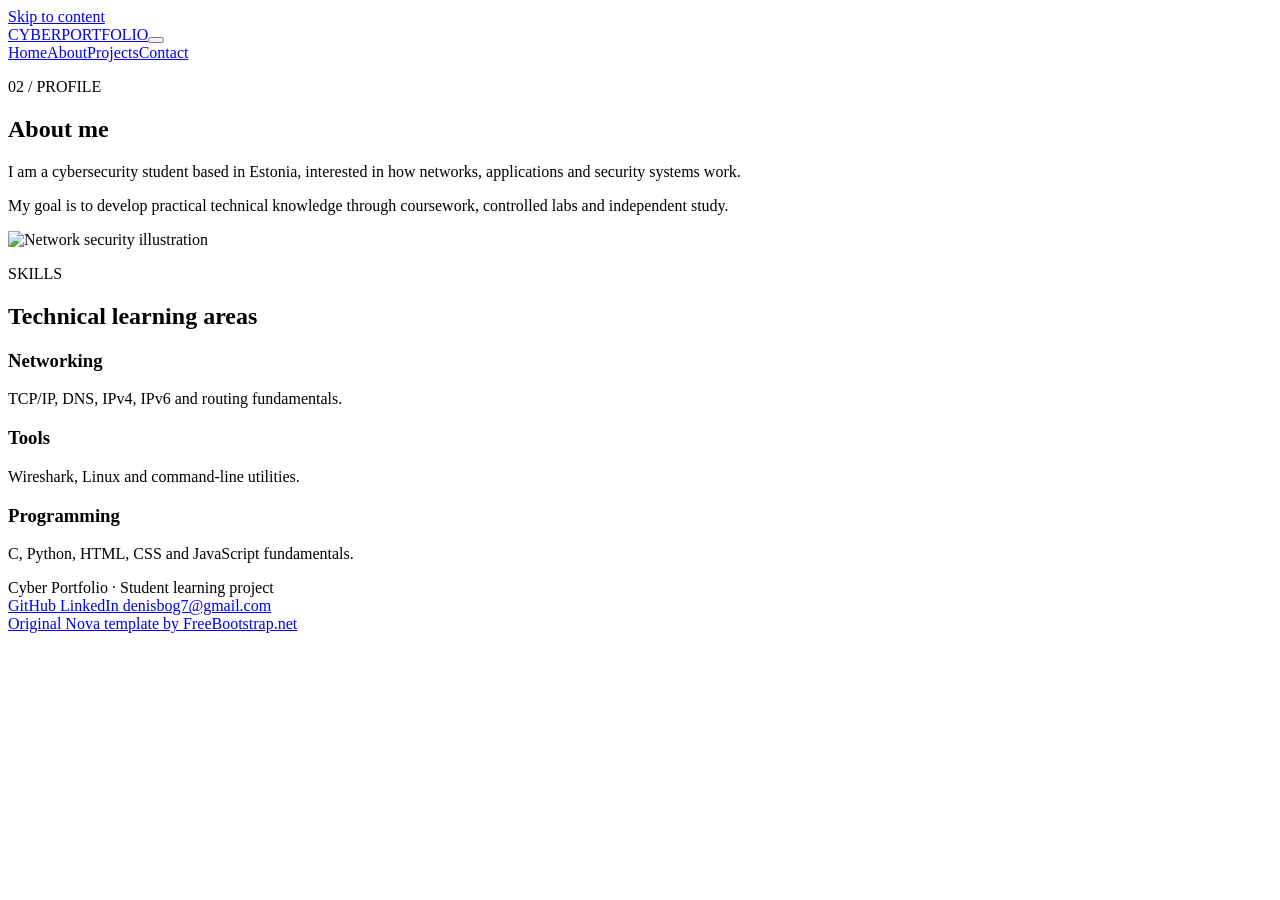
==== about.html @ 3d19a058 "Add files via upload" ====
<!doctype html><!-- Adapted from Nova by FreeBootstrap.net; https://freebootstrap.net/license --><html lang="en"><head><meta charset="utf-8"><meta name="viewport" content="width=device-width,initial-scale=1"><title>About | Cyber Portfolio</title><link rel="stylesheet" href="assets/vendors/bootstrap/bootstrap.min.css"><link rel="stylesheet" href="assets/vendors/bootstrap-icons/font/bootstrap-icons.min.css"><link rel="stylesheet" href="assets/css/style.css"><link rel="stylesheet" href="assets/css/portfolio.css"><script defer src="assets/vendors/bootstrap/bootstrap.bundle.min.js"></script><script defer src="scripts/site.js"></script></head><body><a class="skip" href="#main">Skip to content</a><div class="site-wrap"><header class="navbar navbar-expand-md sticky-top"><div class="container"><a class="navbar-brand" href="index.html"><i class="bi bi-shield-lock"></i> CYBER<span>PORTFOLIO</span></a><button class="navbar-toggler" type="button" data-bs-toggle="collapse" data-bs-target="#nav" aria-controls="nav" aria-expanded="false" aria-label="Toggle navigation"><i class="bi bi-list"></i></button><nav class="collapse navbar-collapse" id="nav"><div class="navbar-nav ms-auto"><a class="nav-link "  href="index.html">Home</a><a class="nav-link active" aria-current=page href="about.html">About</a><a class="nav-link "  href="projects.html">Projects</a><a class="nav-link "  href="contact.html">Contact</a></div><div class="social-nav"><a href="https://github.com/nullbyte0111" aria-label="GitHub" title="GitHub" target="_blank" rel="noopener noreferrer"><i class="bi bi-github" aria-hidden="true"></i></a><a href="https://www.linkedin.com/in/denisbogdan7/" aria-label="LinkedIn" title="LinkedIn" target="_blank" rel="noopener noreferrer"><i class="bi bi-linkedin" aria-hidden="true"></i></a><a href="mailto:denisbog7@gmail.com" aria-label="Email" title="Email"><i class="bi bi-envelope" aria-hidden="true"></i></a></div></nav></div></header><main id="main"><section class="section"><div class="container"><p class="eyebrow">02 / PROFILE</p><h2>About me</h2><div class="row g-4 align-items-center"><div class="col-lg-7"><p class="lead">I am a cybersecurity student based in Estonia, interested in how networks, applications and security systems work.</p><p>My goal is to develop practical technical knowledge through coursework, controlled labs and independent study.</p></div><div class="col-lg-5"><img class="img-fluid rounded-4" src="assets/images/network.svg" alt="Network security illustration"></div></div></div></section><section class="section"><div class="container"><p class="eyebrow">SKILLS</p><h2>Technical learning areas</h2><div class="row g-3"><div class="col-md-4" data-reveal><article class="panel h-100"><i class="bi bi-router fs-2 accent"></i><h3>Networking</h3><p>TCP/IP, DNS, IPv4, IPv6 and routing fundamentals.</p></article></div><div class="col-md-4" data-reveal><article class="panel h-100"><i class="bi bi-terminal fs-2 accent"></i><h3>Tools</h3><p>Wireshark, Linux and command-line utilities.</p></article></div><div class="col-md-4" data-reveal><article class="panel h-100"><i class="bi bi-file-code fs-2 accent"></i><h3>Programming</h3><p>C, Python, HTML, CSS and JavaScript fundamentals.</p></article></div></div></div></section></main><footer><div class="container d-flex flex-wrap justify-content-between gap-3"><span>Cyber Portfolio · Student learning project</span><div class="social-footer"><a href="https://github.com/nullbyte0111" aria-label="GitHub" title="GitHub" target="_blank" rel="noopener noreferrer"><i class="bi bi-github" aria-hidden="true"></i> GitHub</a><a href="https://www.linkedin.com/in/denisbogdan7/" aria-label="LinkedIn" title="LinkedIn" target="_blank" rel="noopener noreferrer"><i class="bi bi-linkedin" aria-hidden="true"></i> LinkedIn</a><a href="mailto:denisbog7@gmail.com" aria-label="Email" title="Email"><i class="bi bi-envelope" aria-hidden="true"></i> denisbog7@gmail.com</a></div><a href="https://freebootstrap.net/">Original Nova template by FreeBootstrap.net</a></div></footer><button id="top" aria-label="Back to top" hidden>↑</button></div></body></html>
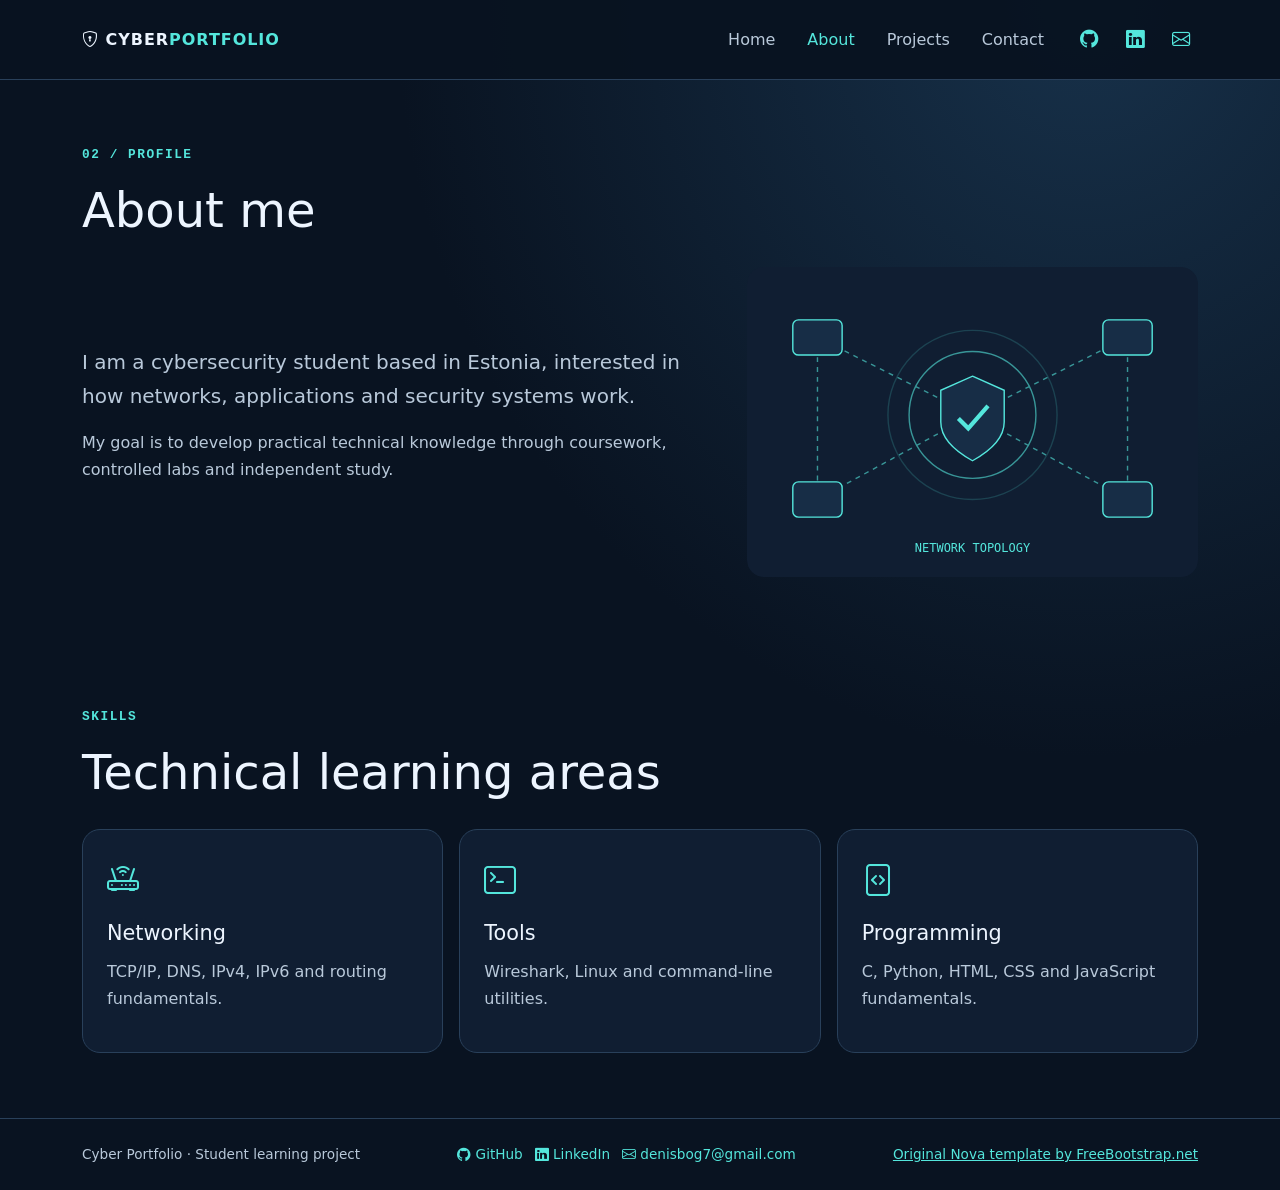
==== commit eab1d992: "Add files via upload" ====
--- a/about.html
+++ b/about.html
@@ -1 +1 @@
-<!doctype html><!-- Adapted from Nova by FreeBootstrap.net; https://freebootstrap.net/license --><html lang="en"><head><meta charset="utf-8"><meta name="viewport" content="width=device-width,initial-scale=1"><title>About | Cyber Portfolio</title><link rel="stylesheet" href="assets/vendors/bootstrap/bootstrap.min.css"><link rel="stylesheet" href="assets/vendors/bootstrap-icons/font/bootstrap-icons.min.css"><link rel="stylesheet" href="assets/css/style.css"><link rel="stylesheet" href="assets/css/portfolio.css"><script defer src="assets/vendors/bootstrap/bootstrap.bundle.min.js"></script><script defer src="scripts/site.js"></script></head><body><a class="skip" href="#main">Skip to content</a><div class="site-wrap"><header class="navbar navbar-expand-md sticky-top"><div class="container"><a class="navbar-brand" href="index.html"><i class="bi bi-shield-lock"></i> CYBER<span>PORTFOLIO</span></a><button class="navbar-toggler" type="button" data-bs-toggle="collapse" data-bs-target="#nav" aria-controls="nav" aria-expanded="false" aria-label="Toggle navigation"><i class="bi bi-list"></i></button><nav class="collapse navbar-collapse" id="nav"><div class="navbar-nav ms-auto"><a class="nav-link "  href="index.html">Home</a><a class="nav-link active" aria-current=page href="about.html">About</a><a class="nav-link "  href="projects.html">Projects</a><a class="nav-link "  href="contact.html">Contact</a></div><div class="social-nav"><a href="https://github.com/nullbyte0111" aria-label="GitHub" title="GitHub" target="_blank" rel="noopener noreferrer"><i class="bi bi-github" aria-hidden="true"></i></a><a href="https://www.linkedin.com/in/denisbogdan7/" aria-label="LinkedIn" title="LinkedIn" target="_blank" rel="noopener noreferrer"><i class="bi bi-linkedin" aria-hidden="true"></i></a><a href="mailto:denisbog7@gmail.com" aria-label="Email" title="Email"><i class="bi bi-envelope" aria-hidden="true"></i></a></div></nav></div></header><main id="main"><section class="section"><div class="container"><p class="eyebrow">02 / PROFILE</p><h2>About me</h2><div class="row g-4 align-items-center"><div class="col-lg-7"><p class="lead">I am a cybersecurity student based in Estonia, interested in how networks, applications and security systems work.</p><p>My goal is to develop practical technical knowledge through coursework, controlled labs and independent study.</p></div><div class="col-lg-5"><img class="img-fluid rounded-4" src="assets/images/network.svg" alt="Network security illustration"></div></div></div></section><section class="section"><div class="container"><p class="eyebrow">SKILLS</p><h2>Technical learning areas</h2><div class="row g-3"><div class="col-md-4" data-reveal><article class="panel h-100"><i class="bi bi-router fs-2 accent"></i><h3>Networking</h3><p>TCP/IP, DNS, IPv4, IPv6 and routing fundamentals.</p></article></div><div class="col-md-4" data-reveal><article class="panel h-100"><i class="bi bi-terminal fs-2 accent"></i><h3>Tools</h3><p>Wireshark, Linux and command-line utilities.</p></article></div><div class="col-md-4" data-reveal><article class="panel h-100"><i class="bi bi-file-code fs-2 accent"></i><h3>Programming</h3><p>C, Python, HTML, CSS and JavaScript fundamentals.</p></article></div></div></div></section></main><footer><div class="container d-flex flex-wrap justify-content-between gap-3"><span>Cyber Portfolio · Student learning project</span><div class="social-footer"><a href="https://github.com/nullbyte0111" aria-label="GitHub" title="GitHub" target="_blank" rel="noopener noreferrer"><i class="bi bi-github" aria-hidden="true"></i> GitHub</a><a href="https://www.linkedin.com/in/denisbogdan7/" aria-label="LinkedIn" title="LinkedIn" target="_blank" rel="noopener noreferrer"><i class="bi bi-linkedin" aria-hidden="true"></i> LinkedIn</a><a href="mailto:denisbog7@gmail.com" aria-label="Email" title="Email"><i class="bi bi-envelope" aria-hidden="true"></i> denisbog7@gmail.com</a></div><a href="https://freebootstrap.net/">Original Nova template by FreeBootstrap.net</a></div></footer><button id="top" aria-label="Back to top" hidden>↑</button></div></body></html>+<!doctype html><!-- Adapted from Nova by FreeBootstrap.net; https://freebootstrap.net/license --><html lang="en"><head><meta charset="utf-8"><meta name="viewport" content="width=device-width,initial-scale=1"><title>About | Cyber Portfolio</title><link rel="stylesheet" href="assets/vendors/bootstrap/bootstrap.min.css"><link rel="stylesheet" href="assets/vendors/bootstrap-icons/font/bootstrap-icons.min.css"><link rel="stylesheet" href="assets/css/style.css"><link rel="stylesheet" href="assets/css/portfolio.css"><script defer src="assets/vendors/bootstrap/bootstrap.bundle.min.js"></script><script defer src="scripts/site.js"></script><link rel="icon" type="image/svg+xml" href="data:image/svg+xml,%3Csvg%20xmlns%3D%22http%3A%2F%2Fwww.w3.org%2F2000%2Fsvg%22%20viewBox%3D%220%200%2064%2064%22%3E%3Crect%20width%3D%2264%22%20height%3D%2264%22%20rx%3D%2212%22%20fill%3D%22%230b1729%22%2F%3E%3Cpath%20d%3D%22M32%208%2051%2016v15c0%2012-8%2020-19%2025C21%2051%2013%2043%2013%2031V16Z%22%20fill%3D%22none%22%20stroke%3D%22%2338e8f5%22%20stroke-width%3D%224%22%2F%3E%3Crect%20x%3D%2223%22%20y%3D%2229%22%20width%3D%2218%22%20height%3D%2215%22%20rx%3D%223%22%20fill%3D%22%2338e8f5%22%2F%3E%3Cpath%20d%3D%22M26%2029v-6a6%206%200%200%201%2012%200v6%22%20fill%3D%22none%22%20stroke%3D%22%2338e8f5%22%20stroke-width%3D%223%22%2F%3E%3C%2Fsvg%3E"></head><body><a class="skip" href="#main">Skip to content</a><div class="site-wrap"><header class="navbar navbar-expand-md sticky-top"><div class="container"><a class="navbar-brand" href="index.html"><i class="bi bi-shield-lock"></i> CYBER<span>PORTFOLIO</span></a><button class="navbar-toggler" type="button" data-bs-toggle="collapse" data-bs-target="#nav" aria-controls="nav" aria-expanded="false" aria-label="Toggle navigation"><i class="bi bi-list"></i></button><nav class="collapse navbar-collapse" id="nav"><div class="navbar-nav ms-auto"><a class="nav-link "  href="index.html">Home</a><a class="nav-link active" aria-current=page href="about.html">About</a><a class="nav-link "  href="projects.html">Projects</a><a class="nav-link "  href="contact.html">Contact</a></div><div class="social-nav"><a href="https://github.com/nullbyte0111" aria-label="GitHub" title="GitHub" target="_blank" rel="noopener noreferrer"><i class="bi bi-github" aria-hidden="true"></i></a><a href="https://www.linkedin.com/in/denisbogdan7/" aria-label="LinkedIn" title="LinkedIn" target="_blank" rel="noopener noreferrer"><i class="bi bi-linkedin" aria-hidden="true"></i></a><a href="mailto:denisbog7@gmail.com" aria-label="Email" title="Email"><i class="bi bi-envelope" aria-hidden="true"></i></a></div></nav></div></header><main id="main"><section class="section"><div class="container"><p class="eyebrow">02 / PROFILE</p><h2>About me</h2><div class="row g-4 align-items-center"><div class="col-lg-7"><p class="lead">I am a cybersecurity student based in Estonia, interested in how networks, applications and security systems work.</p><p>My goal is to develop practical technical knowledge through coursework, controlled labs and independent study.</p></div><div class="col-lg-5"><img class="img-fluid rounded-4" src="assets/images/network.svg" alt="Network security illustration"></div></div></div></section><section class="section"><div class="container"><p class="eyebrow">SKILLS</p><h2>Technical learning areas</h2><div class="row g-3"><div class="col-md-4" data-reveal><article class="panel h-100"><i class="bi bi-router fs-2 accent"></i><h3>Networking</h3><p>TCP/IP, DNS, IPv4, IPv6 and routing fundamentals.</p></article></div><div class="col-md-4" data-reveal><article class="panel h-100"><i class="bi bi-terminal fs-2 accent"></i><h3>Tools</h3><p>Wireshark, Linux and command-line utilities.</p></article></div><div class="col-md-4" data-reveal><article class="panel h-100"><i class="bi bi-file-code fs-2 accent"></i><h3>Programming</h3><p>C, Python, HTML, CSS and JavaScript fundamentals.</p></article></div></div></div></section></main><footer><div class="container d-flex flex-wrap justify-content-between gap-3"><span>Cyber Portfolio · Student learning project</span><div class="social-footer"><a href="https://github.com/nullbyte0111" aria-label="GitHub" title="GitHub" target="_blank" rel="noopener noreferrer"><i class="bi bi-github" aria-hidden="true"></i> GitHub</a><a href="https://www.linkedin.com/in/denisbogdan7/" aria-label="LinkedIn" title="LinkedIn" target="_blank" rel="noopener noreferrer"><i class="bi bi-linkedin" aria-hidden="true"></i> LinkedIn</a><a href="mailto:denisbog7@gmail.com" aria-label="Email" title="Email"><i class="bi bi-envelope" aria-hidden="true"></i> denisbog7@gmail.com</a></div><a href="https://freebootstrap.net/">Original Nova template by FreeBootstrap.net</a></div></footer><button id="top" aria-label="Back to top" hidden>↑</button></div></body></html>
--- a/assets/css/style.css
+++ b/assets/css/style.css
@@ -0,0 +1,1243 @@
+/*
+Template name: Nova
+Template author: FreeBootstrap.net
+Author website: https://freebootstrap.net/
+License: https://freebootstrap.net/license
+Buy Pro
+*/
+:root,
+[data-bs-theme=light] {
+  --bs-body-bg: #ffffff;
+  --bs-body-color: #494B5B;
+  --bs-primary: #215C5C;
+  --bs-primary-rgb: 33, 92, 92;
+  --bs-primary-hover: #144B4B;
+  --bs-primary-hover-rgb: 20, 75, 75;
+  --bs-secondary: #CCE8C9;
+  --bs-secondary-rgb: 204, 232, 201;
+  --bs-heading-color: #16181B;
+  --inverse-color: #494B5B;
+  --inverse-color-rgb: 73, 75, 91;
+  --bs-link-color: var(--bs-primary);
+  --nav-bg: #ffffff;
+  --nav-color: #fff;
+  --nav-hover-color: #1f6bff;
+  --dropdown-bg: #ffffff;
+  --dropdown-color: #1f6bff;
+  --dropdown-hover-bg: #f7f7f7;
+  --nav-inverse: #000000;
+  --nav-inverse-alt: #ffffff;
+}
+
+body {
+  font: 1rem/1.7 "Inter", sans-serif;
+  background-color: var(--bs-body-bg);
+  color: var(--bs-body-color);
+  -webkit-font-smoothing: antialiased;
+  -moz-osx-font-smoothing: grayscale;
+}
+
+.site-wrap {
+  position: relative;
+}
+
+::-moz-selection {
+  background-color: var(--bs-black);
+  color: var(--bs-white);
+}
+
+::selection {
+  background-color: var(--bs-black);
+  color: var(--bs-white);
+}
+
+a {
+  -webkit-transition: 0.3s all ease-in-out;
+  transition: 0.3s all ease-in-out;
+  color: var(--bs-primary);
+  text-decoration: underline;
+}
+a:hover {
+  text-decoration: none;
+}
+
+h1,
+h2,
+h3,
+h4,
+h5,
+h6 {
+  color: var(--bs-heading-color);
+}
+
+.container {
+  max-width: 1140px;
+}
+
+.section {
+  padding: 70px 0;
+  scroll-margin-top: 60px;
+}
+@media (max-width: 767.98px) {
+  .section {
+    padding: 40px 0;
+  }
+}
+.section.first-section {
+  padding-top: 100px;
+}
+@media (min-width: 992px) {
+  .section.first-section {
+    padding-top: 130px;
+  }
+}
+
+.text-heading-color {
+  color: var(--bs-heading-color);
+}
+
+.shadow-sm {
+  -webkit-box-shadow: 0 0.125rem 0.25rem 0 rgba(var(--bs-black-rgb), 0.05) !important;
+          box-shadow: 0 0.125rem 0.25rem 0 rgba(var(--bs-black-rgb), 0.05) !important;
+}
+
+.shadow {
+  -webkit-box-shadow: 0 0.5rem 1rem 0 rgba(var(--bs-black-rgb), 0.05) !important;
+          box-shadow: 0 0.5rem 1rem 0 rgba(var(--bs-black-rgb), 0.05) !important;
+}
+
+.shadow-lg {
+  -webkit-box-shadow: 0 1rem 3rem 0 rgba(var(--bs-black-rgb), 0.05) !important;
+          box-shadow: 0 1rem 3rem 0 rgba(var(--bs-black-rgb), 0.05) !important;
+}
+
+.list-checked {
+  padding: 0;
+  margin: 0;
+  color: var(--bs-body-color);
+}
+.list-checked li {
+  position: relative;
+  margin-bottom: 10px;
+  display: -webkit-box;
+  display: -ms-flexbox;
+  display: flex;
+  -webkit-box-align: start;
+      -ms-flex-align: start;
+          align-items: start;
+  gap: 10px;
+}
+.list-checked li i {
+  width: 30px;
+  height: 30px;
+  text-align: center;
+  line-height: 30px;
+  display: inline-block;
+  background-color: rgba(var(--bs-primary-rgb), 0.1);
+  border-radius: 50%;
+  color: var(--bs-primary);
+  font-size: 20px;
+}
+.list-checked li:before {
+  position: absolute;
+  display: inline-block;
+  left: 0;
+  content: "";
+  vertical-align: -0.125em;
+  background-repeat: no-repeat;
+  background-position: right center;
+  background-size: 1.5625rem 1.5625rem;
+  width: 1.5625rem;
+  height: 1.5625rem;
+}
+
+.btn {
+  padding: 12px 20px;
+  background-color: var(--bs-primary);
+  color: var(--bs-white);
+  border: 1px solid transparent;
+  border-radius: 7px;
+  font-weight: 600;
+  position: relative;
+}
+.btn:hover, .btn:active, .btn:focus {
+  color: var(--bs-white);
+  background-color: var(--bs-primary-hover) !important;
+  border: 1px solid var(--bs-primary-hover) !important;
+}
+.btn.btn-white.hover-outline {
+  background-color: var(--bs-white) !important;
+  color: var(--bs-black) !important;
+  border: 1px solid transparent !important;
+}
+.btn.btn-white.hover-outline:hover {
+  color: var(--bs-white) !important;
+  background-color: transparent !important;
+  border: 1px solid var(--bs-white) !important;
+}
+.btn.btn-white-outline {
+  border: 1px solid rgba(var(--inverse-color-rgb), 0.2) !important;
+  color: var(--inverse-color) !important;
+  background-color: transparent;
+}
+.btn.btn-white-outline:hover, .btn.btn-white-outline:focus, .btn.btn-white-outline:active {
+  background-color: transparent !important;
+  border: 1px solid rgba(var(--inverse-color-rgb), 0.5) !important;
+}
+
+.block-squares {
+  position: absolute;
+  bottom: -12px;
+  right: 0;
+  z-index: 1;
+  width: auto;
+}
+
+.form-control {
+  padding-top: 10px;
+  padding-bottom: 10px;
+  border-width: 1px;
+  font-size: 16px;
+  background-color: transparent;
+  border-color: rgba(var(--inverse-color-rgb), 0.1);
+}
+
+.form-control:focus {
+  outline: none;
+  -webkit-box-shadow: none;
+          box-shadow: none;
+  border-color: var(--bs-primary);
+}
+
+.a-link i {
+  font-size: 26px;
+  margin-left: 10px;
+  -webkit-transition: 0.25s all ease-in-out;
+  transition: 0.25s all ease-in-out;
+}
+.a-link:hover i {
+  margin-left: 15px;
+}
+
+.page-title {
+  padding-top: 100px !important;
+  padding-bottom: 50px !important;
+  background-color: rgba(var(--inverse-color-rgb), 0.03);
+}
+
+.special-link .icons {
+  display: inline-block;
+  width: 38px;
+  height: 38px;
+  line-height: 38px;
+  border-radius: 50%;
+  text-align: center;
+  position: relative;
+  border: 1px solid rgba(var(--inverse-color-rgb), 0.2);
+}
+
+.special-link .icons i {
+  font-size: 25px;
+  position: relative;
+  display: inline-block;
+  position: absolute;
+  -webkit-transition: 0.3s all ease-in-out;
+  transition: 0.3s all ease-in-out;
+}
+.special-link .icons i.icon-1 {
+  opacity: 1;
+  visibility: visible;
+  top: 50%;
+  left: 50%;
+  -webkit-transform: translate(-50%, -50%) rotate(-45deg);
+          transform: translate(-50%, -50%) rotate(-45deg);
+}
+.special-link .icons i.icon-2 {
+  opacity: 0;
+  visibility: hidden;
+  top: 80%;
+  left: 20%;
+  -webkit-transform: translate(-50%, -50%) rotate(-45deg);
+          transform: translate(-50%, -50%) rotate(-45deg);
+}
+.special-link:hover .icons .icon-1 {
+  opacity: 0;
+  visibility: hidden;
+  top: 20%;
+  left: 80%;
+  -webkit-transform: translate(-50%, -50%) rotate(-45deg);
+          transform: translate(-50%, -50%) rotate(-45deg);
+}
+.special-link:hover .icons .icon-2 {
+  opacity: 1;
+  visibility: visible;
+  top: 50%;
+  left: 50%;
+  -webkit-transform: translate(-50%, -50%) rotate(-45deg);
+          transform: translate(-50%, -50%) rotate(-45deg);
+}
+
+.fbs__net-navbar {
+  position: absolute;
+  top: 0;
+  -webkit-transition: 0.3s all ease-in-out;
+  transition: 0.3s all ease-in-out;
+  z-index: 99999;
+  width: 100%;
+  background-color: transparent !important;
+  border: none;
+}
+@media (min-width: 992px) {
+  .fbs__net-navbar {
+    padding-top: 0;
+    padding-bottom: 0;
+  }
+}
+.fbs__net-navbar > .container {
+  position: relative;
+}
+.fbs__net-navbar.relative {
+  position: absolute;
+}
+.fbs__net-navbar .navbar-brand {
+  color: var(--bs-white);
+  font-size: 30px;
+  font-weight: bold;
+}
+.fbs__net-navbar .navbar-brand .logo.dark {
+  display: none;
+}
+.fbs__net-navbar .navbar-brand .logo.light {
+  display: block;
+}
+.fbs__net-navbar .navbar-nav > li > .nav-link {
+  position: relative;
+  padding-top: 22px;
+  padding-bottom: 22px;
+  padding-left: 10px;
+  padding-right: 10px;
+  font-size: 0.9375rem;
+  color: rgba(var(--bs-white-rgb), 1);
+  -webkit-transition: 0.3s all ease;
+  transition: 0.3s all ease;
+  position: relative;
+}
+@media (max-width: 991.98px) {
+  .fbs__net-navbar .navbar-nav > li > .nav-link {
+    color: var(--inverse-color);
+  }
+}
+.fbs__net-navbar .navbar-nav > li > .nav-link:before {
+  content: "";
+  position: absolute;
+  width: calc(100% - 20px);
+  -webkit-transform: scaleX(0);
+          transform: scaleX(0);
+  border-radius: 5px;
+  height: 1.5px;
+  bottom: 0;
+  left: 10px;
+  background: currentcolor;
+  -webkit-transform-origin: bottom right;
+          transform-origin: bottom right;
+  -webkit-transition: -webkit-transform 0.35s ease-out;
+  transition: -webkit-transform 0.35s ease-out;
+  transition: transform 0.35s ease-out;
+  transition: transform 0.35s ease-out, -webkit-transform 0.35s ease-out;
+}
+.fbs__net-navbar .navbar-nav > li > .nav-link:hover::before {
+  -webkit-transform: scaleX(1);
+          transform: scaleX(1);
+  -webkit-transform-origin: bottom left;
+          transform-origin: bottom left;
+}
+.fbs__net-navbar .navbar-nav > li > .nav-link:hover, .fbs__net-navbar .navbar-nav > li > .nav-link:focus {
+  color: var(--bs-white);
+}
+@media (max-width: 991.98px) {
+  .fbs__net-navbar .navbar-nav > li > .nav-link:hover, .fbs__net-navbar .navbar-nav > li > .nav-link:focus {
+    color: var(--inverse-color) !important;
+  }
+}
+@media (max-width: 767.98px) {
+  .fbs__net-navbar .navbar-nav > li > .nav-link {
+    padding-top: 5px;
+    padding-bottom: 5px;
+  }
+}
+.fbs__net-navbar .navbar-nav > li > .nav-link.active {
+  color: var(--bs-white);
+}
+@media (max-width: 991.98px) {
+  .fbs__net-navbar .navbar-nav > li > .nav-link.active {
+    color: var(--inverse-color);
+  }
+}
+.fbs__net-navbar .navbar-nav > li > .nav-link.active:before {
+  content: "";
+  -webkit-transform-origin: bottom left;
+          transform-origin: bottom left;
+  -webkit-transform: scaleX(1);
+          transform: scaleX(1);
+}
+.fbs__net-navbar .navbar-nav > li > .nav-link.dropdown-toggle {
+  display: -webkit-box;
+  display: -ms-flexbox;
+  display: flex;
+  -webkit-box-align: center;
+      -ms-flex-align: center;
+          align-items: center;
+  -webkit-box-pack: justify;
+      -ms-flex-pack: justify;
+          justify-content: space-between;
+}
+.fbs__net-navbar .navbar-nav > li > .nav-link.dropdown-toggle::after {
+  display: none;
+  content: "";
+}
+@media (max-width: 991.98px) {
+  .fbs__net-navbar .navbar-nav > li > .nav-link {
+    padding-top: 10px;
+    padding-bottom: 10px;
+  }
+}
+.fbs__net-navbar .navbar-nav .dropdown-menu {
+  background-color: var(--nav-bg);
+}
+.fbs__net-navbar .navbar-nav .dropdown-menu .nav-link:hover {
+  background-color: var(--dropdown-hover-bg) !important;
+  color: var(--inverse-color);
+}
+.fbs__net-navbar .navbar-nav .dropdown-toggle::after {
+  display: none;
+}
+.fbs__net-navbar .navbar-nav .dropdown-toggle .bi-chevron-down {
+  margin-left: 0.5rem;
+}
+.fbs__net-navbar .fbs__net-navbar-toggler {
+  width: 50px;
+  height: 50px;
+  border-radius: 50%;
+  position: relative;
+  background-color: var(--bs-black);
+  color: var(--bs-white);
+  border: none;
+  display: none;
+}
+@media (max-width: 991.98px) {
+  .fbs__net-navbar .fbs__net-navbar-toggler {
+    display: -webkit-box;
+    display: -ms-flexbox;
+    display: flex;
+  }
+}
+.fbs__net-navbar .navbar-brand {
+  margin-right: 0 !important;
+}
+.fbs__net-navbar .navbar-nav .dropdown > .dropdown-menu,
+.fbs__net-navbar .navbar-nav .dropend > .dropdown-menu,
+.fbs__net-navbar .navbar-nav .dropstart > .dropdown-menu {
+  border: none !important;
+  padding-left: 10px;
+  padding-right: 10px;
+  -webkit-box-shadow: 0 0.1875rem 0.375rem rgba(var(--bs-black-rgb), 0.1);
+          box-shadow: 0 0.1875rem 0.375rem rgba(var(--bs-black-rgb), 0.1);
+}
+@media (min-width: 992px) {
+  .fbs__net-navbar .navbar-nav .dropdown > .dropdown-menu,
+  .fbs__net-navbar .navbar-nav .dropend > .dropdown-menu,
+  .fbs__net-navbar .navbar-nav .dropstart > .dropdown-menu {
+    padding-left: 10px;
+    padding-right: 10px;
+    width: 200px;
+    border: none;
+  }
+}
+.fbs__net-navbar .navbar-nav .dropdown > .dropdown-menu .dropdown-item,
+.fbs__net-navbar .navbar-nav .dropdown > .dropdown-menu .nav-link,
+.fbs__net-navbar .navbar-nav .dropend > .dropdown-menu .dropdown-item,
+.fbs__net-navbar .navbar-nav .dropend > .dropdown-menu .nav-link,
+.fbs__net-navbar .navbar-nav .dropstart > .dropdown-menu .dropdown-item,
+.fbs__net-navbar .navbar-nav .dropstart > .dropdown-menu .nav-link {
+  font-size: 0.875rem;
+  padding: 10px 10px;
+  -webkit-transition: 0.3s all ease;
+  transition: 0.3s all ease;
+  border-radius: 0.5rem;
+}
+@media (min-width: 992px) {
+  .fbs__net-navbar .navbar-nav .dropdown:hover > .dropdown-menu,
+  .fbs__net-navbar .navbar-nav .dropend:hover > .dropdown-menu,
+  .fbs__net-navbar .navbar-nav .dropstart:hover > .dropdown-menu {
+    display: block;
+    -webkit-animation: fadeInUp 0.3s ease;
+            animation: fadeInUp 0.3s ease;
+  }
+}
+@media (min-width: 992px) {
+  .fbs__net-navbar .navbar-nav .dropend:hover > .dropdown-menu {
+    position: absolute;
+    top: 0;
+    left: 100%;
+    -webkit-animation: fadeInRight 0.3s ease;
+            animation: fadeInRight 0.3s ease;
+  }
+}
+@media (min-width: 992px) {
+  .fbs__net-navbar .navbar-nav .dropstart:hover > .dropdown-menu {
+    position: absolute;
+    top: 0;
+    right: 100%;
+    -webkit-animation: fadeInLeft 0.3s ease;
+            animation: fadeInLeft 0.3s ease;
+  }
+}
+.fbs__net-navbar .navbar-nav .dropdown-toggle::before {
+  display: none;
+}
+.fbs__net-navbar .navbar-nav .dropdown-toggle::after {
+  display: none;
+}
+.fbs__net-navbar .navbar-nav li.dropend > a,
+.fbs__net-navbar .navbar-nav li.dropstart > a {
+  position: relative;
+}
+.fbs__net-navbar .navbar-nav li.dropend > a .bi,
+.fbs__net-navbar .navbar-nav li.dropstart > a .bi {
+  position: absolute;
+  right: 10px;
+  top: 50%;
+  -webkit-transform: translateY(-50%);
+          transform: translateY(-50%);
+}
+@media (max-width: 991.98px) {
+  .fbs__net-navbar .navbar-nav li.dropend > a .bi,
+  .fbs__net-navbar .navbar-nav li.dropstart > a .bi {
+    -webkit-transform: rotate(90deg);
+            transform: rotate(90deg);
+    margin-top: -10px;
+  }
+}
+.fbs__net-navbar .navbar-nav li.dropend > a::after,
+.fbs__net-navbar .navbar-nav li.dropstart > a::after {
+  display: none;
+}
+.fbs__net-navbar .navbar-nav li.dropend > a {
+  position: relative;
+}
+.fbs__net-navbar .navbar-nav li.dropend > a:hover {
+  background-color: var(--dropdown-hover-bg) !important;
+}
+.fbs__net-navbar .navbar-nav li.dropend > a .caret {
+  position: absolute;
+  right: 10px;
+}
+.fbs__net-navbar .navbar-nav li.dropstart > a {
+  position: relative;
+}
+.fbs__net-navbar .navbar-nav li.dropstart > a:hover {
+  background-color: var(--dropdown-hover-bg) !important;
+}
+.fbs__net-navbar .navbar-nav li.dropstart > a .caret {
+  position: absolute;
+  left: 10px;
+}
+.fbs__net-navbar .navbar-toggler:hover, .fbs__net-navbar .navbar-toggler:focus, .fbs__net-navbar .navbar-toggler:active {
+  outline: none;
+  -webkit-box-shadow: none;
+          box-shadow: none;
+}
+.fbs__net-navbar .header-social a {
+  -webkit-transition: 0.3s all ease;
+  transition: 0.3s all ease;
+  color: var(--bs-white);
+  width: 30px;
+  height: 30px;
+  line-height: 30px;
+  text-align: center;
+  border-radius: 4px;
+  display: inline-block;
+  background-color: transparent;
+}
+.fbs__net-navbar .header-social a:hover {
+  background-color: rgba(var(--bs-white-rgb), 0.1);
+}
+@media (min-width: 992px) {
+  .fbs__net-navbar .header-social a {
+    color: var(--bs-white);
+  }
+}
+.fbs__net-navbar .header-social .btn {
+  width: auto !important;
+  height: auto !important;
+  background-color: var(--bs-primary) !important;
+  color: var(--bs-white) !important;
+}
+@media (max-width: 575.98px) {
+  .fbs__net-navbar .header-social .btn {
+    display: none;
+  }
+}
+.fbs__net-navbar.active {
+  position: fixed;
+  top: 0;
+  width: 100%;
+  background-color: var(--nav-bg) !important;
+  -webkit-box-shadow: 0 0.1875rem 0.375rem rgba(var(--bs-black-rgb), 0.05) !important;
+          box-shadow: 0 0.1875rem 0.375rem rgba(var(--bs-black-rgb), 0.05) !important;
+}
+.fbs__net-navbar.active .navbar-brand {
+  color: rgba(var(--inverse-color-rgb), 1) !important;
+}
+.fbs__net-navbar.active .navbar-brand .logo.dark {
+  display: block;
+}
+
+.fbs__net-navbar.active .navbar-brand .logo.light {
+  display: none;
+}
+
+.fbs__net-navbar.active .nav-link {
+  color: rgba(var(--inverse-color-rgb), 1) !important;
+}
+.fbs__net-navbar.active .nav-link:hover {
+  color: rgba(var(--inverse-color-rgb), 1) !important;
+}
+.fbs__net-navbar.active .header-social a {
+  -webkit-transition: 0.3s all ease;
+  transition: 0.3s all ease;
+  color: var(--inverse-color);
+}
+.fbs__net-navbar.active .header-social a:hover {
+  background-color: rgba(var(--inverse-color-rgb), 0.1);
+}
+@media (min-width: 992px) {
+  .fbs__net-navbar.active .header-social a {
+    color: rgba(var(--inverse-color-rgb), 1) !important;
+  }
+}
+.fbs__net-navbar.active .header-social .btn {
+  width: auto !important;
+  height: auto !important;
+  background-color: var(--bs-primary) !important;
+  color: var(--bs-white) !important;
+}
+.fbs__net-navbar.active .navbar-nav > li > .dropdown-toggle:hover {
+  color: var(--inverse-color) !important;
+}
+.fbs__net-navbar.active .navbar-nav > li > .nav-link.dropdown-toggle::after {
+  display: none;
+  content: "";
+}
+.fbs__net-navbar.active .navbar-nav li.dropdown a:hover,
+.fbs__net-navbar.active .navbar-nav li.dropend a:hover,
+.fbs__net-navbar.active .navbar-nav li.dropstart a:hover {
+  color: var(--inverse-color) !important;
+}
+.fbs__net-navbar .fbs__net-icon-menu {
+  display: block;
+}
+.fbs__net-navbar .fbs__net-icon-close {
+  display: none;
+}
+.offcanvas-active .fbs__net-navbar .fbs__net-icon-menu {
+  display: none;
+}
+.offcanvas-active .fbs__net-navbar .fbs__net-icon-close {
+  display: block;
+}
+.fbs__net-navbar.dark {
+  -webkit-box-shadow: 0 0px 2px rgba(var(--inverse-color-rgb), 0.15);
+          box-shadow: 0 0px 2px rgba(var(--inverse-color-rgb), 0.15);
+}
+.fbs__net-navbar.dark .navbar-brand .logo.dark {
+  display: block;
+}
+
+.fbs__net-navbar.dark .navbar-brand .logo.light {
+  display: none;
+}
+
+.fbs__net-navbar.dark a {
+  color: var(--inverse-color) !important;
+}
+.fbs__net-navbar.dark a:hover {
+  color: var(--inverse-color);
+}
+.fbs__net-navbar.dark .header-social a:hover {
+  background-color: rgba(var(--inverse-color-rgb), 0.05);
+}
+
+.fbs__net-navbar.dark ul li a {
+  color: rgba(var(--inverse-color-rgb), 1) !important;
+}
+.fbs__net-navbar.dark ul li a:hover {
+  color: var(--inverse-color) !important;
+}
+.fbs__net-navbar .offcanvas-header .offcanvas-header-logo .logo-link .logo.dark {
+  display: block;
+}
+
+.fbs__net-navbar .offcanvas-header .offcanvas-header-logo .logo-link .logo.light {
+  display: none;
+}
+
+
+@-webkit-keyframes fadeInUp {
+  from {
+    opacity: 0;
+    -webkit-transform: translateY(10px);
+            transform: translateY(10px);
+  }
+  to {
+    opacity: 1;
+    -webkit-transform: translateY(0);
+            transform: translateY(0);
+  }
+}
+
+@keyframes fadeInUp {
+  from {
+    opacity: 0;
+    -webkit-transform: translateY(10px);
+            transform: translateY(10px);
+  }
+  to {
+    opacity: 1;
+    -webkit-transform: translateY(0);
+            transform: translateY(0);
+  }
+}
+@-webkit-keyframes fadeInRight {
+  from {
+    opacity: 0;
+    -webkit-transform: translateX(10px);
+            transform: translateX(10px);
+  }
+  to {
+    opacity: 1;
+    -webkit-transform: translateX(0);
+            transform: translateX(0);
+  }
+}
+@keyframes fadeInRight {
+  from {
+    opacity: 0;
+    -webkit-transform: translateX(10px);
+            transform: translateX(10px);
+  }
+  to {
+    opacity: 1;
+    -webkit-transform: translateX(0);
+            transform: translateX(0);
+  }
+}
+@-webkit-keyframes fadeInLeft {
+  from {
+    opacity: 0;
+    -webkit-transform: translateX(-10px);
+            transform: translateX(-10px);
+  }
+  to {
+    opacity: 1;
+    -webkit-transform: translateX(0);
+            transform: translateX(0);
+  }
+}
+@keyframes fadeInLeft {
+  from {
+    opacity: 0;
+    -webkit-transform: translateX(-10px);
+            transform: translateX(-10px);
+  }
+  to {
+    opacity: 1;
+    -webkit-transform: translateX(0);
+            transform: translateX(0);
+  }
+}
+.hero__v6 {
+  padding: 10rem 0 !important;
+}
+.hero__v6 .hero-subtitle {
+  background: color-mix(in srgb, var(--bs-secondary), transparent 70%);
+  color: var(--bs-primary);
+  display: inline-block;
+  padding: 5px 12px;
+  border-radius: 7px;
+  font-weight: 600;
+  font-size: 0.75rem;
+  margin-bottom: 10px;
+}
+
+.hero__v6 .hero-title {
+  font-size: 48px;
+}
+@media (max-width: 1199.98px) {
+  .hero__v6 .hero-title {
+    font-size: 40px;
+  }
+}
+@media (max-width: 991.98px) {
+  .hero__v6 .hero-title {
+    font-size: 30px;
+  }
+}
+.hero__v6 .logos .logos-title {
+  font-size: 12px;
+  letter-spacing: 1px;
+  color: color-mix(in srgb, var(--bs-primary), transparent 10%);
+}
+
+.hero__v6 .logos img {
+  width: 140px;
+}
+.hero__v6 .hero-img {
+  position: relative;
+}
+.hero__v6 .hero-img .img-main {
+  position: relative;
+  z-index: 9;
+}
+.hero__v6 .hero-img .img-card {
+  z-index: 10;
+  border-radius: 20px;
+  -webkit-box-shadow: 0 15px 40px 0 rgba(var(--bs-black-rgb), 0.1);
+          box-shadow: 0 15px 40px 0 rgba(var(--bs-black-rgb), 0.1);
+  position: absolute;
+  max-width: 280px;
+  bottom: -40px;
+  left: -60px;
+}
+@media (max-width: 991.98px) {
+  .hero__v6 .hero-img .img-card {
+    left: 10px;
+    max-width: 380px;
+  }
+}
+@media (max-width: 575.98px) {
+  .hero__v6 .hero-img .img-card {
+    left: 10px;
+    max-width: 280px;
+  }
+}
+
+.features__v2 .icon {
+  width: 60px;
+  height: 60px;
+  line-height: 60px;
+  border-radius: 50%;
+  background-color: var(--bs-secondary);
+  color: var(--bs-primary);
+}
+
+.features__v2 .content {
+  background-color: rgba(var(--bs-secondary-rgb), 0.2);
+}
+
+.features__v2 .btn-play i {
+  width: 30px;
+  height: 30px;
+  line-height: 30px;
+  border-radius: 50%;
+  background-color: var(--bs-white);
+  color: var(--bs-primary);
+}
+
+.about__v4 .subtitle {
+  background-color: rgba(var(--bs-secondary-rgb), 0.2);
+  color: var(--bs-primary);
+  display: inline-block;
+  padding: 5px 12px;
+  border-radius: 7px;
+  font-weight: 600;
+  font-size: 0.75rem;
+  margin-bottom: 10px;
+}
+
+.about__v4 .features li .icon {
+  display: inline-block;
+  width: 20px;
+  height: 20px;
+  line-height: 20px;
+  background-color: var(--bs-primary);
+  color: var(--bs-white);
+}
+.about__v4 .mission-statement {
+  background-color: var(--bs-primary);
+  position: relative;
+  bottom: -20px;
+  width: 100%;
+}
+.about__v4 .mission-statement h3 {
+  font-size: 10px;
+  color: var(--bs-secondary);
+}
+.about__v4 .mission-statement p {
+  color: var(--bs-white);
+}
+.about__v4 .mission-icon {
+  width: 50px;
+  height: 50px;
+  -webkit-box-flex: 0;
+      -ms-flex: 0 0 50px;
+          flex: 0 0 50px;
+  line-height: 50px;
+  display: inline-block;
+  background-color: rgba(var(--bs-secondary-rgb), 0.1);
+}
+.about__v4 .mission-icon i {
+  color: var(--bs-secondary);
+}
+
+.pricing__v2 .subtitle {
+  background-color: rgba(var(--bs-secondary-rgb), 0.2);
+  color: var(--bs-primary);
+  display: inline-block;
+  padding: 5px 12px;
+  border-radius: 7px;
+  font-weight: 600;
+  font-size: 0.75rem;
+  margin-bottom: 10px;
+}
+
+.pricing__v2 .price-table {
+  border: 1px solid rgba(var(--inverse-color-rgb), 0.2);
+}
+.pricing__v2 .price-table .price {
+  color: var(--bs-heading-color);
+}
+.pricing__v2 .price-table .price strong {
+  font-size: 40px;
+}
+.pricing__v2 .price-table .icon {
+  -webkit-box-flex: 0;
+      -ms-flex: 0 0 20px;
+          flex: 0 0 20px;
+  width: 20px;
+  height: 20px;
+  line-height: 20px;
+  text-align: center;
+  border: 1px solid rgba(var(--bs-white-rgb), 0.2);
+}
+.pricing__v2 .popular {
+  background-color: var(--bs-primary);
+  color: var(--bs-white);
+}
+.pricing__v2 .popular .price {
+  color: var(--bs-secondary);
+}
+.pricing__v2 .popular h3 {
+  color: var(--bs-white);
+}
+.pricing__v2 .popular p {
+  color: var(--bs-white);
+}
+.pricing__v2 .popular .pricing-features h4 {
+  font-size: 12px;
+  color: var(--bs-secondary);
+}
+
+.howitworks__v1 .subtitle {
+  background-color: rgba(var(--bs-secondary-rgb), 0.2);
+  color: var(--bs-primary);
+  display: inline-block;
+  padding: 5px 12px;
+  border-radius: 7px;
+  font-weight: 600;
+  font-size: 0.75rem;
+  margin-bottom: 10px;
+}
+
+.howitworks__v1 .step-card {
+  position: relative;
+}
+.howitworks__v1 .step-card .step-number {
+  width: 60px;
+  height: 60px;
+  line-height: 60px;
+  display: inline-block;
+  color: var(--bs-secondary);
+  background-color: var(--bs-primary);
+  font-size: 18px;
+}
+.howitworks__v1 .arch-line {
+  position: absolute;
+  top: 15px;
+  width: 150px;
+  right: 0;
+  left: calc(100% + 24px);
+  -webkit-transform: translateX(-50%);
+          transform: translateX(-50%);
+}
+@media (max-width: 991.98px) {
+  .howitworks__v1 .arch-line {
+    display: none;
+  }
+}
+.howitworks__v1 .arch-line.reverse {
+  top: 20px;
+}
+
+.services__v3 .subtitle {
+  background-color: rgba(var(--bs-secondary-rgb), 0.2);
+  color: var(--bs-primary);
+  display: inline-block;
+  padding: 5px 12px;
+  border-radius: 7px;
+  font-weight: 600;
+  font-size: 0.75rem;
+  margin-bottom: 10px;
+}
+
+.services__v3 .icon {
+  display: inline-block;
+  position: relative;
+  color: var(--bs-primary) !important;
+}
+
+.services__v3 .icon:before {
+  content: "";
+  position: absolute;
+  z-index: -1;
+  width: 40px;
+  height: 40px;
+  right: -10px;
+  bottom: 0px;
+  border-radius: 50%;
+  background-color: rgba(var(--bs-secondary-rgb), 1);
+}
+
+.services__v3 .icon svg {
+  width: 50px;
+}
+.services__v3 .service-card {
+  border: 1px solid rgba(var(--inverse-color-rgb), 0.2);
+}
+
+.faq__v2 {
+  background-color: rgba(var(--inverse-color-rgb), 0.02);
+}
+
+.faq__v2 .subtitle {
+  background-color: rgba(var(--bs-secondary-rgb), 0.2);
+  color: var(--bs-primary);
+  display: inline-block;
+  padding: 5px 12px;
+  border-radius: 7px;
+  font-weight: 600;
+  font-size: 0.75rem;
+  margin-bottom: 10px;
+}
+
+.faq__v2 .custom-accordion {
+  --bs-accordion-bg: var(--bs-body-bg);
+  --bs-accordion-btn-icon: url("");
+  --bs-accordion-btn-active-icon: url("");
+}
+
+.faq__v2 .custom-accordion .accordion-button {
+  position: relative;
+  padding-right: 50px;
+}
+.faq__v2 .custom-accordion .accordion-button::after {
+  content: "\f4fe";
+  font-family: "bootstrap-icons" !important;
+  font-style: normal;
+  font-weight: 400 !important;
+  font-variant: normal;
+  text-transform: none;
+  right: 20px;
+  top: 15px;
+  width: 18px;
+  height: 14px;
+  font-size: 30px;
+  color: var(--inverse-color);
+  -webkit-transform-origin: center center;
+          transform-origin: center center;
+  -webkit-transform: rotate(0deg);
+          transform: rotate(0deg);
+  line-height: 1;
+  position: absolute;
+  -webkit-font-smoothing: antialiased;
+}
+
+.faq__v2 .custom-accordion .accordion-button:not(.collapsed)::after {
+  -webkit-transform: rotate(0deg);
+          transform: rotate(0deg);
+  content: "\f2ea";
+}
+.faq__v2 .custom-accordion .accordion-item {
+  border: none;
+  margin-bottom: 10px;
+  border-radius: 10px;
+  overflow: hidden;
+  -webkit-transition: 0.3s all ease-in-out;
+  transition: 0.3s all ease-in-out;
+}
+.faq__v2 .custom-accordion .accordion-item .accordion-header .accordion-button {
+  outline: none;
+  -webkit-box-shadow: none;
+          box-shadow: none;
+  font-size: 18px;
+  font-weight: 500;
+  color: var(--bs-heading-color);
+  padding-top: 20px;
+  padding-bottom: 20px;
+  border: none;
+}
+.faq__v2 .custom-accordion .accordion-item .accordion-header .accordion-button:not(.collapsed) {
+  background-color: transparent;
+  color: var(--inverse-color);
+  -webkit-box-shadow: 0 1px 1px rgba(var(--inverse-color-rgb), 0.05);
+          box-shadow: 0 1px 1px rgba(var(--inverse-color-rgb), 0.05);
+}
+.faq__v2 .custom-accordion .accordion-item .accordion-body {
+  border-top: none;
+}
+
+.stats__v3 .content {
+  padding-top: 70px;
+  padding-bottom: 70px;
+  background-color: var(--bs-primary);
+  color: var(--bs-white);
+  overflow: hidden;
+  position: relative;
+}
+.stats__v3 .content h3 {
+  color: var(--bs-secondary);
+}
+.stats__v3 .content .rounded-borders {
+  position: absolute;
+  bottom: 0;
+  right: 0;
+  width: 500px;
+  height: 500px;
+}
+.stats__v3 .content .rounded-borders .rounded-border-1,
+.stats__v3 .content .rounded-borders .rounded-border-2,
+.stats__v3 .content .rounded-borders .rounded-border-3 {
+  border: 1px solid var(--bs-secondary);
+  width: 500px;
+  height: 500px;
+  border-radius: 50%;
+  position: absolute;
+}
+.stats__v3 .content .rounded-borders .rounded-border-1 {
+  right: 20px;
+  top: 20px;
+}
+.stats__v3 .content .rounded-borders .rounded-border-2 {
+  right: 40px;
+  top: 40px;
+}
+
+.testimonials__v2 .subtitle {
+  background-color: rgba(var(--bs-secondary-rgb), 0.2);
+  color: var(--bs-primary);
+  display: inline-block;
+  padding: 5px 12px;
+  border-radius: 7px;
+  font-weight: 600;
+  font-size: 0.75rem;
+  margin-bottom: 10px;
+}
+
+.testimonials__v2 .testimonial {
+  border: 1px solid rgba(var(--inverse-color-rgb), 0.2);
+}
+.testimonials__v2 .testimonial-author .author-img {
+  -webkit-box-flex: 0;
+      -ms-flex: 0 0 50px;
+          flex: 0 0 50px;
+}
+
+.contact__v2 .subtitle {
+  background-color: rgba(var(--bs-secondary-rgb), 0.2);
+  color: var(--bs-primary);
+  display: inline-block;
+  padding: 5px 12px;
+  border-radius: 7px;
+  font-weight: 600;
+  font-size: 0.75rem;
+  margin-bottom: 10px;
+}
+
+.contact__v2 .icon {
+  width: 50px;
+  height: 50px;
+  line-height: 50px;
+  text-align: center;
+  border: 1px solid rgba(var(--inverse-color-rgb), 0.2);
+  border-radius: 50%;
+}
+
+.footer {
+  background-color: rgba(var(--inverse-color-rgb), 0.02);
+  font-size: 15px;
+}
+
+.footer h2, .footer h3, .footer h4 {
+  font-size: 16px;
+}
+.footer ul li {
+  padding: 0;
+  margin: 0 0 10px 0;
+}
+.footer a {
+  color: rgba(var(--inverse-color-rgb), 0.6);
+  text-decoration: none;
+}
+.footer a:hover {
+  color: var(--inverse-color);
+}
+.footer a .badge {
+  -webkit-transition: 0.3s all ease;
+  transition: 0.3s all ease;
+  background-color: rgba(var(--bs-primary-rgb), 0.1);
+  color: var(--bs-primary);
+}
+.footer a:hover .badge {
+  background-color: rgba(var(--bs-primary-rgb), 1);
+  color: var(--bs-white);
+}
+.footer .quick-contact i {
+  color: var(--inverse-color);
+}
+.footer .credits {
+  font-size: 13.5px;
+}
+
+#back-to-top {
+  position: fixed;
+  bottom: 0px;
+  right: 20px;
+  visibility: hidden;
+  opacity: 0;
+  background-color: var(--bs-primary);
+  color: white;
+  border: none;
+  border-radius: 50%;
+  padding: 10px;
+  cursor: pointer;
+  -webkit-box-shadow: 0 4px 8px rgba(0, 0, 0, 0.1);
+          box-shadow: 0 4px 8px rgba(0, 0, 0, 0.1);
+  -webkit-transition: all 0.3s ease-in-out;
+  transition: all 0.3s ease-in-out;
+  z-index: 1000;
+  width: 40px;
+  height: 40px;
+}
+#back-to-top i {
+  font-size: 24px;
+  position: absolute;
+  left: 50%;
+  top: 50%;
+  -webkit-transform: translate(-50%, -50%);
+          transform: translate(-50%, -50%);
+}
+#back-to-top.show {
+  bottom: 20px;
+  opacity: 1;
+  visibility: visible;
+}
--- a/assets/css/portfolio.css
+++ b/assets/css/portfolio.css
@@ -0,0 +1,2 @@
+ :root{--bs-body-bg:#091321;--bs-body-color:#b9c9da;--bs-heading-color:#edf5ff;--bs-primary:#54e6dc;--bs-primary-rgb:84,230,220;--bs-secondary:#172d46;--bs-primary-hover:#9cf8ef}body{font-family:system-ui,sans-serif;background:radial-gradient(ellipse at 85% 0%,#17314a 0,transparent 45%),#091321;color:#b9c9da} .site-wrap{min-height:100vh;display:flex;flex-direction:column}main{flex:1}header.navbar{background:#091321f5;border-bottom:1px solid #29405a;padding:16px 0}.navbar-brand{font-weight:800;letter-spacing:.06em;color:#edf5ff!important;font-size:1rem}.navbar-brand span,.accent,.eyebrow{color:#54e6dc}.navbar .nav-link{color:#b9c9da;padding:10px 16px!important}.navbar .nav-link.active,.navbar .nav-link:hover{color:#54e6dc}.navbar-toggler{color:#54e6dc;border:1px solid #29405a}.section{padding:65px 0}.hero__v6.section{padding:80px 0}.hero__v6 .hero-title{font-size:clamp(2.4rem,5vw,4.4rem);line-height:1.08;color:#edf5ff}.hero__v6 .hero-subtitle,.eyebrow{font:600 .8rem/1.6 monospace;letter-spacing:.12em;color:#54e6dc;background:none;padding:0}.hero__v6 .hero-description{color:#b9c9da}.hero__v6 .hero-img{position:relative}.hero__v6 .hero-img img{width:100%}.btn,.btn:hover{background:#54e6dc;color:#091321;border:1px solid #54e6dc;font-weight:700}.btn.btn-white-outline{background:transparent;color:#edf5ff;border-color:#49627c}.panel{background:#101e32;border:1px solid #29405a;border-radius:18px;padding:24px;transition:transform .25s,border-color .25s}.panel:hover{transform:translateY(-4px);border-color:#54e6dc}h2{font-size:clamp(2rem,4vw,3rem);margin-bottom:28px}h3{font-size:1.3rem;margin:12px 0}footer{padding:24px 0;border-top:1px solid #29405a;font-size:.85rem}a{color:#54e6dc}.filters{display:flex;flex-wrap:wrap;gap:8px;margin:24px 0}.filter,#top{border:1px solid #49627c;background:#101e32;color:#edf5ff;border-radius:8px;padding:9px 16px}.filter[aria-pressed=true]{background:#54e6dc;color:#091321}.project[hidden]{display:none!important}#top{position:fixed;bottom:20px;right:20px;z-index:10}.skip{position:absolute;left:-9999px}.skip:focus{left:10px;top:10px;z-index:9999;background:#091321;padding:12px} .reveal{animation:appear .65s both}@keyframes appear{from{opacity:0;transform:translateY(14px)}to{opacity:1;transform:none}}@media(prefers-reduced-motion:reduce){*,*::before,*::after{animation:none!important;transition:none!important;scroll-behavior:auto!important}}@media(max-width:767px){.section,.hero__v6.section{padding:42px 0}.cta{flex-wrap:wrap}}
+.social-nav,.social-footer,.social-contact{display:flex;align-items:center;flex-wrap:wrap;gap:12px}.social-nav{margin-left:12px}.social-nav a,.social-footer a,.social-contact a{color:#54e6dc;text-decoration:none}.social-nav a{font-size:1.15rem;padding:8px}.social-contact{margin:24px 0}.social-contact a{padding:10px 14px;border:1px solid #49627c;border-radius:8px;overflow-wrap:anywhere;max-width:100%}.social-nav a:hover,.social-footer a:hover,.social-contact a:hover{color:#edf5ff}.social-nav a:focus-visible,.social-footer a:focus-visible,.social-contact a:focus-visible{outline:2px solid #54e6dc;outline-offset:3px}@media(max-width:767px){.social-nav{margin-left:8px}}
